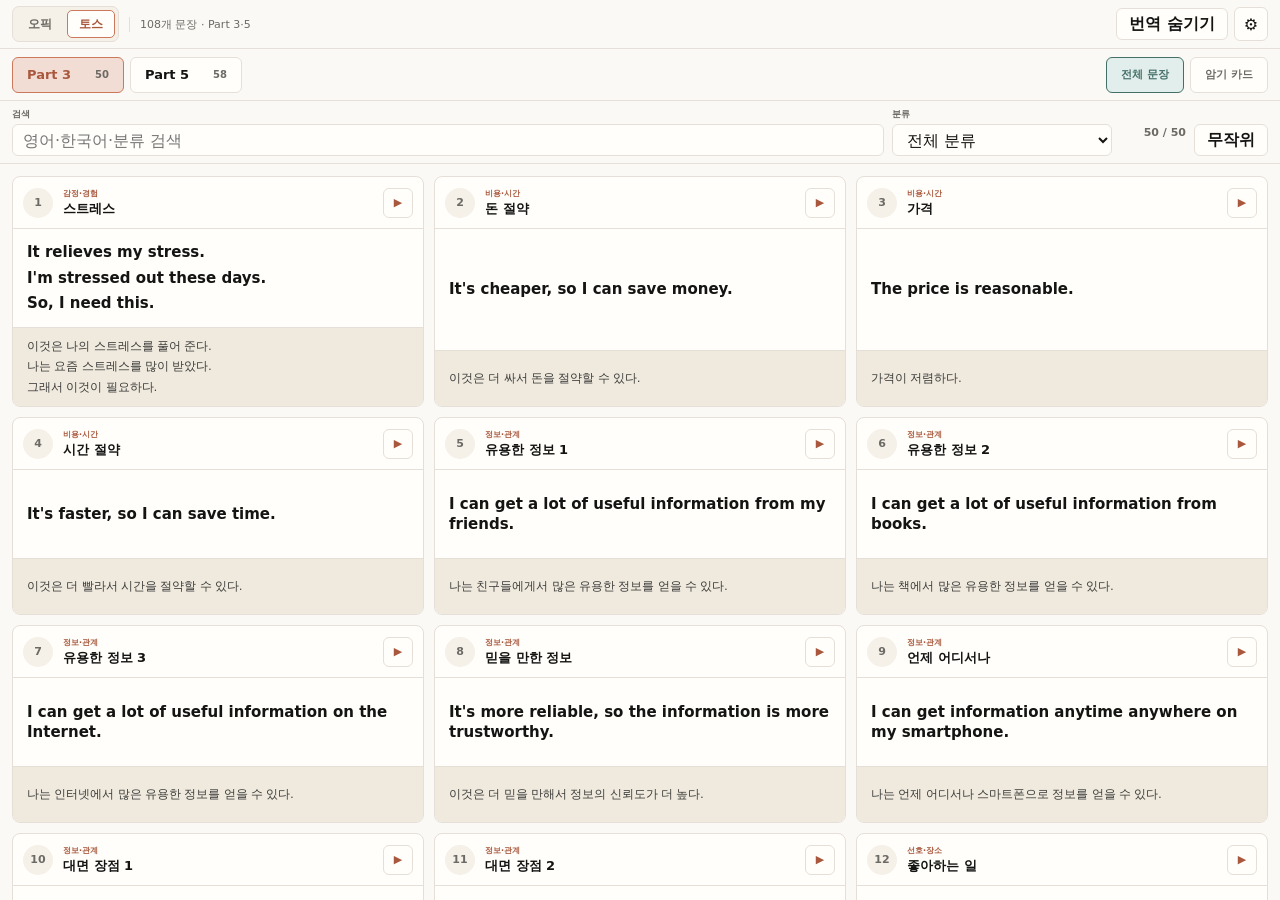
==== opic_obsidian/study-viewer/toss/index.html @ 16b8fc00 "Update OPIc study app" ====
<!doctype html>
<html lang="ko">
  <head>
    <meta charset="utf-8" />
    <meta name="viewport" content="width=device-width, initial-scale=1, viewport-fit=cover" />
    <meta name="theme-color" content="#faf9f5" />
    <meta name="mobile-web-app-capable" content="yes" />
    <meta name="apple-mobile-web-app-capable" content="yes" />
    <meta name="apple-mobile-web-app-status-bar-style" content="default" />
    <meta name="format-detection" content="telephone=no" />
    <title>TOEIC Speaking Practice</title>
    <link rel="manifest" href="../manifest.webmanifest" />
    <link rel="apple-touch-icon" sizes="180x180" href="../icons/apple-touch-icon.png" />
    <link rel="icon" type="image/png" sizes="192x192" href="../icons/icon-192.png" />
    <link rel="stylesheet" href="./styles.css" />
  </head>
  <body>
    <main class="toss-shell">
      <header class="app-header">
        <div class="header-primary">
          <nav class="exam-switch" aria-label="시험 선택">
            <a href="../compact.html" title="오픽 학습">오픽</a>
            <a class="is-active" href="./index.html" aria-current="page" title="토익스피킹 학습">토스</a>
          </nav>
          <p id="appStats" class="app-stats">불러오는 중...</p>
        </div>

        <div class="header-actions">
          <button id="toggleTranslationsBtn" class="secondary-button" type="button" aria-pressed="true">
            번역 숨기기
          </button>
          <button
            id="settingsToggleBtn"
            class="secondary-button icon-button"
            type="button"
            aria-label="음성 설정"
            aria-controls="settingsPanel"
            aria-expanded="false"
            title="음성 설정"
          >⚙</button>
        </div>

        <section id="settingsPanel" class="settings-panel" aria-label="음성 설정" hidden>
          <label class="setting-control">
            <span>속도 <output id="rateValue">0.90x</output></span>
            <input id="rateInput" type="range" min="0.6" max="1.3" step="0.05" value="0.9" />
          </label>
          <label class="setting-control">
            <span>음량 <output id="volumeValue">100%</output></span>
            <input id="volumeInput" type="range" min="0" max="1" step="0.05" value="1" />
          </label>
          <label class="setting-control setting-voice">
            <span>영어 음성</span>
            <select id="voiceSelect"></select>
          </label>
        </section>
      </header>

      <section class="study-nav">
        <div id="partTabs" class="part-tabs" role="tablist" aria-label="토익스피킹 파트"></div>
        <div class="view-tabs" role="tablist" aria-label="학습 방식">
          <button type="button" role="tab" data-view="list" aria-selected="true">전체 문장</button>
          <button type="button" role="tab" data-view="memorize" aria-selected="false">암기 카드</button>
          <button id="referenceTabBtn" type="button" role="tab" data-view="reference" aria-selected="false">참고 표현</button>
        </div>
      </section>

      <section id="filterBar" class="filter-bar">
        <label class="search-field">
          <span>검색</span>
          <input id="searchInput" type="search" placeholder="영어·한국어·분류 검색" autocomplete="off" />
        </label>
        <label class="section-filter">
          <span>분류</span>
          <select id="sectionSelect"></select>
        </label>
        <p id="resultCount" class="result-count"></p>
        <button id="randomBtn" class="secondary-button" type="button">무작위</button>
      </section>

      <section class="content-area">
        <section id="listView" class="list-view" aria-live="polite">
          <div id="sentenceGrid" class="sentence-grid"></div>
          <p id="emptyState" class="empty-state" hidden>검색 결과가 없습니다.</p>
        </section>

        <section id="memorizeView" class="memorize-view" hidden>
          <article id="memoryCard" class="memory-card">
            <header class="memory-header">
              <div>
                <span id="memoryNumber" class="entry-number"></span>
                <strong id="memoryLabel"></strong>
              </div>
              <span id="memorySection" class="section-name"></span>
            </header>
            <div id="memoryEnglish" class="memory-english" role="button" tabindex="0" aria-label="영어 문장 듣기"></div>
            <div id="memoryKorean" class="memory-korean"></div>
            <footer class="memory-actions">
              <button id="previousBtn" class="secondary-button icon-step" type="button" aria-label="이전 문장" title="이전 문장">←</button>
              <button id="playMemoryBtn" class="primary-button" type="button">▶ 듣기</button>
              <button id="randomMemoryBtn" class="secondary-button" type="button">무작위</button>
              <button id="nextBtn" class="secondary-button icon-step" type="button" aria-label="다음 문장" title="다음 문장">→</button>
            </footer>
            <div class="memory-progress" aria-hidden="true"><i id="memoryProgress"></i></div>
            <p id="memoryPosition" class="memory-position"></p>
          </article>
        </section>

        <section id="referenceView" class="reference-view" hidden>
          <div id="referenceSets" class="reference-grid"></div>
          <article id="comparisonCard" class="comparison-card"></article>
        </section>
      </section>
    </main>

    <div id="statusToast" class="status-toast" role="status" aria-live="polite" hidden></div>

    <script>
      (() => {
        const requestedVersion = new URLSearchParams(window.location.search).get("v");
        const assetVersion =
          window.location.protocol === "file:" ? "" : requestedVersion || String(Date.now());
        const suffix = assetVersion ? `?v=${encodeURIComponent(assetVersion)}` : "";
        const dataScript = document.createElement("script");
        dataScript.src = `./data.js${suffix}`;
        dataScript.addEventListener("load", () => {
          const appScript = document.createElement("script");
          appScript.src = `./app.js${suffix}`;
          document.body.append(appScript);
        }, { once: true });
        document.body.append(dataScript);
      })();
    </script>
  </body>
</html>
---- opic_obsidian/study-viewer/toss/styles.css ----
:root {
  color-scheme: light;
  --canvas: #faf9f5;
  --panel: #fffefa;
  --panel-subtle: #f5f0e8;
  --surface-muted: #efe9de;
  --text: #141413;
  --body: #3d3d3a;
  --muted: #6c6a64;
  --border: #e6dfd8;
  --border-strong: #d8cfc5;
  --accent: #cc785c;
  --accent-dark: #a9583e;
  --accent-soft: #f2ddd4;
  --sage: #436f68;
  --sage-soft: #e2eeeb;
  --danger: #b64a43;
  --white: #ffffff;
  --font-korean: "Noto Sans KR", "Malgun Gothic", sans-serif;
}

* {
  box-sizing: border-box;
}

[hidden] {
  display: none !important;
}

html,
body {
  width: 100%;
  height: 100%;
}

html {
  background: var(--canvas);
}

body {
  margin: 0;
  overflow: hidden;
  background: var(--canvas);
  color: var(--text);
  font-family:
    StyreneB, Inter, "Segoe UI", system-ui, -apple-system, BlinkMacSystemFont, "Apple SD Gothic Neo",
    "Malgun Gothic", sans-serif;
}

button,
input,
select {
  font: inherit;
}

button,
a {
  -webkit-tap-highlight-color: transparent;
}

button {
  cursor: pointer;
  touch-action: manipulation;
}

button:disabled {
  cursor: default;
  opacity: 0.4;
}

.toss-shell {
  display: grid;
  grid-template-rows: auto auto auto minmax(0, 1fr);
  min-height: 100vh;
  height: 100vh;
  min-height: 100dvh;
  height: 100dvh;
}

.app-header,
.study-nav,
.filter-bar {
  border-bottom: 1px solid var(--border);
  background: rgba(250, 249, 245, 0.98);
}

.app-header {
  position: relative;
  z-index: 20;
  display: flex;
  min-height: 48px;
  align-items: center;
  justify-content: space-between;
  padding: max(6px, env(safe-area-inset-top)) max(12px, env(safe-area-inset-right)) 6px max(12px, env(safe-area-inset-left));
}

.header-primary,
.header-actions,
.exam-switch,
.part-tabs,
.view-tabs,
.memory-header > div,
.memory-actions {
  display: flex;
  align-items: center;
}

.header-primary {
  min-width: 0;
  gap: 10px;
}

.exam-switch {
  flex: 0 0 auto;
  gap: 3px;
  padding: 3px;
  border: 1px solid var(--border);
  border-radius: 7px;
  background: var(--panel-subtle);
}

.exam-switch a {
  display: inline-grid;
  min-width: 48px;
  min-height: 28px;
  padding: 0 10px;
  border: 1px solid transparent;
  border-radius: 5px;
  place-items: center;
  color: var(--muted);
  font-size: 12px;
  font-weight: 750;
  text-decoration: none;
}

.exam-switch a:hover {
  color: var(--text);
}

.exam-switch a.is-active {
  border-color: var(--accent);
  background: var(--panel);
  color: var(--accent-dark);
}

.app-stats {
  margin: 0;
  padding-left: 10px;
  overflow: hidden;
  border-left: 1px solid var(--border);
  color: var(--muted);
  font-size: 11px;
  text-overflow: ellipsis;
  white-space: nowrap;
}

.header-actions {
  flex: 0 0 auto;
  gap: 6px;
}

.secondary-button,
.primary-button,
.icon-button,
.part-tabs button,
.view-tabs button,
.play-icon,
.reference-items button,
.formula-expressions button {
  border: 1px solid var(--border);
  border-radius: 6px;
  background: var(--panel);
  color: var(--text);
  font-weight: 700;
}

.secondary-button,
.primary-button {
  min-height: 32px;
  padding: 0 12px;
  white-space: nowrap;
}

.primary-button {
  border-color: var(--accent);
  background: var(--accent);
  color: var(--white);
}

.secondary-button:hover,
.icon-button:hover,
.part-tabs button:hover,
.view-tabs button:hover {
  border-color: var(--border-strong);
  background: var(--panel-subtle);
}

.primary-button:hover {
  border-color: var(--accent-dark);
  background: var(--accent-dark);
}

.icon-button {
  width: 34px;
  min-height: 34px;
  padding: 0;
  font-size: 16px;
}

.settings-panel {
  position: absolute;
  top: calc(100% + 6px);
  right: max(12px, env(safe-area-inset-right));
  z-index: 30;
  display: grid;
  width: min(620px, calc(100vw - 24px));
  grid-template-columns: minmax(130px, 0.7fr) minmax(130px, 0.7fr) minmax(220px, 1.2fr);
  gap: 12px;
  padding: 12px;
  border: 1px solid var(--border);
  border-radius: 8px;
  background: var(--panel);
  box-shadow: 0 6px 18px rgba(20, 20, 19, 0.12);
}

.setting-control {
  display: grid;
  min-width: 0;
  gap: 5px;
  color: var(--muted);
  font-size: 10px;
  font-weight: 700;
}

.setting-control > span {
  display: flex;
  justify-content: space-between;
}

.setting-control input,
.setting-control select {
  width: 100%;
  accent-color: var(--accent);
}

.setting-control select {
  min-height: 30px;
  padding: 0 8px;
  border: 1px solid var(--border);
  border-radius: 5px;
  background: var(--panel);
  color: var(--text);
}

.study-nav {
  display: flex;
  min-height: 52px;
  align-items: center;
  justify-content: space-between;
  gap: 16px;
  padding: 7px 12px;
}

.part-tabs,
.view-tabs {
  gap: 6px;
}

.part-tabs button,
.view-tabs button {
  min-height: 36px;
  padding: 0 14px;
}

.part-tabs button {
  display: flex;
  min-width: 112px;
  align-items: center;
  justify-content: space-between;
  gap: 14px;
}

.part-tabs button strong {
  font-size: 13px;
}

.part-tabs button span {
  color: var(--muted);
  font-size: 10px;
}

.part-tabs button[aria-selected="true"] {
  border-color: var(--accent);
  background: var(--accent-soft);
  color: var(--accent-dark);
}

.view-tabs button {
  color: var(--muted);
  font-size: 11px;
}

.view-tabs button[aria-selected="true"] {
  border-color: var(--sage);
  background: var(--sage-soft);
  color: var(--sage);
}

.filter-bar {
  display: grid;
  min-height: 52px;
  grid-template-columns: minmax(240px, 1fr) minmax(150px, 220px) auto auto;
  gap: 8px;
  align-items: end;
  padding: 7px 12px;
}

.search-field,
.section-filter {
  display: grid;
  min-width: 0;
  gap: 3px;
}

.search-field span,
.section-filter span {
  color: var(--muted);
  font-size: 9px;
  font-weight: 750;
}

.search-field input,
.section-filter select {
  width: 100%;
  min-height: 32px;
  padding: 0 10px;
  border: 1px solid var(--border);
  border-radius: 6px;
  outline: 0;
  background: var(--panel);
  color: var(--text);
}

.search-field input:focus,
.section-filter select:focus {
  border-color: var(--accent);
  box-shadow: 0 0 0 2px var(--accent-soft);
}

.result-count {
  min-width: 66px;
  margin: 0;
  align-self: center;
  color: var(--muted);
  font-size: 11px;
  font-weight: 700;
  text-align: right;
}

.content-area {
  min-width: 0;
  min-height: 0;
  overflow: hidden;
}

.list-view,
.memorize-view,
.reference-view {
  width: 100%;
  height: 100%;
  overflow: auto;
  overscroll-behavior: contain;
}

.list-view {
  padding: 12px;
}

.sentence-grid {
  display: grid;
  grid-template-columns: repeat(3, minmax(0, 1fr));
  gap: 10px;
  align-items: stretch;
}

.sentence-card {
  display: grid;
  min-width: 0;
  grid-template-rows: auto 1fr auto;
  overflow: hidden;
  border: 1px solid var(--border);
  border-radius: 8px;
  background: var(--panel);
}

.sentence-card > header {
  display: grid;
  min-height: 52px;
  grid-template-columns: 32px minmax(0, 1fr) 30px;
  gap: 8px;
  align-items: center;
  padding: 8px 10px;
  border-bottom: 1px solid var(--border);
}

.entry-number {
  display: inline-grid;
  width: 30px;
  height: 30px;
  border-radius: 50%;
  place-items: center;
  background: var(--panel-subtle);
  color: var(--muted);
  font-size: 11px;
  font-weight: 800;
}

.sentence-card header small,
.reference-card header small,
.comparison-card header small {
  display: block;
  overflow: hidden;
  color: var(--accent-dark);
  font-size: 8px;
  font-weight: 800;
  text-overflow: ellipsis;
  text-transform: uppercase;
  white-space: nowrap;
}

.sentence-card h2,
.reference-card h2,
.comparison-card h2 {
  margin: 2px 0 0;
  overflow: hidden;
  font-size: 13px;
  font-weight: 750;
  line-height: 1.2;
  text-overflow: ellipsis;
  white-space: nowrap;
}

.play-icon {
  width: 30px;
  min-height: 30px;
  padding: 0;
  color: var(--accent-dark);
  font-size: 11px;
}

.play-icon.is-playing,
.english-block.is-playing,
.memory-english.is-playing,
[data-speak-text].is-playing {
  border-color: var(--accent);
  background: var(--accent-soft);
  color: var(--accent-dark);
}

.english-block {
  display: grid;
  min-height: 88px;
  align-content: center;
  gap: 5px;
  padding: 13px 14px;
  outline: 0;
  cursor: pointer;
  user-select: text;
}

.english-block:focus-visible {
  box-shadow: inset 0 0 0 2px var(--accent);
}

.english-block p,
.korean-block p,
.memory-english p,
.memory-korean p {
  margin: 0;
}

.english-block p {
  font-size: 15px;
  font-weight: 700;
  line-height: 1.38;
}

.korean-block {
  display: grid;
  min-height: 56px;
  align-content: center;
  gap: 3px;
  padding: 10px 14px;
  border-top: 1px solid var(--border);
  background: var(--surface-muted);
  color: var(--body);
  font-family: var(--font-korean);
  font-size: 12px;
  line-height: 1.45;
}

.translations-hidden .korean-block,
.translations-hidden .memory-korean {
  display: none;
}

.empty-state {
  margin: 80px 0;
  color: var(--muted);
  text-align: center;
}

.memorize-view {
  display: grid;
  padding: 24px;
  place-items: center;
}

.memory-card {
  width: min(860px, 100%);
  overflow: hidden;
  border: 1px solid var(--border-strong);
  border-radius: 8px;
  background: var(--panel);
  box-shadow: 0 8px 24px rgba(20, 20, 19, 0.08);
}

.memory-header {
  display: flex;
  min-height: 58px;
  align-items: center;
  justify-content: space-between;
  gap: 12px;
  padding: 10px 16px;
  border-bottom: 1px solid var(--border);
}

.memory-header > div {
  gap: 10px;
}

.memory-header strong {
  font-size: 16px;
}

.section-name {
  padding: 5px 8px;
  border-radius: 5px;
  background: var(--sage-soft);
  color: var(--sage);
  font-size: 10px;
  font-weight: 800;
}

.memory-english {
  display: grid;
  min-height: 220px;
  align-content: center;
  gap: 12px;
  padding: 34px 44px;
  outline: 0;
  cursor: pointer;
  font-size: 28px;
  font-weight: 750;
  line-height: 1.35;
  text-align: center;
  user-select: text;
}

.memory-english:focus-visible {
  box-shadow: inset 0 0 0 2px var(--accent);
}

.memory-korean {
  display: grid;
  min-height: 86px;
  align-content: center;
  gap: 5px;
  padding: 18px 40px;
  border-top: 1px solid var(--border);
  background: var(--surface-muted);
  color: var(--body);
  font-family: var(--font-korean);
  font-size: 17px;
  line-height: 1.5;
  text-align: center;
}

.memory-actions {
  justify-content: center;
  gap: 8px;
  padding: 14px 16px;
  border-top: 1px solid var(--border);
}

.icon-step {
  min-width: 42px;
  padding: 0;
  font-size: 17px;
}

.memory-progress {
  height: 3px;
  background: var(--surface-muted);
}

.memory-progress i {
  display: block;
  width: 0;
  height: 100%;
  background: var(--accent);
  transition: width 160ms ease;
}

.memory-position {
  margin: 0;
  padding: 7px 12px 9px;
  color: var(--muted);
  font-size: 10px;
  font-weight: 700;
  text-align: center;
}

.reference-view {
  padding: 12px;
}

.reference-grid {
  display: grid;
  grid-template-columns: repeat(3, minmax(0, 1fr));
  gap: 10px;
}

.reference-card,
.comparison-card {
  overflow: hidden;
  border: 1px solid var(--border);
  border-radius: 8px;
  background: var(--panel);
}

.reference-card > header,
.comparison-card > header {
  padding: 12px 14px;
  border-bottom: 1px solid var(--border);
}

.reference-items {
  display: grid;
  gap: 6px;
  padding: 10px;
}

.reference-items button {
  display: flex;
  min-height: 42px;
  align-items: center;
  justify-content: space-between;
  gap: 10px;
  padding: 7px 10px;
  text-align: left;
}

.reference-items button strong {
  font-size: 12px;
}

.reference-items button span {
  color: var(--muted);
  font-family: var(--font-korean);
  font-size: 11px;
}

.reference-examples {
  display: grid;
  gap: 6px;
  padding: 10px 14px 14px;
  border-top: 1px solid var(--border);
  background: var(--panel-subtle);
}

.reference-examples p,
.comparison-card li p {
  margin: 0;
  cursor: pointer;
  font-size: 12px;
  font-weight: 700;
  line-height: 1.45;
  user-select: text;
}

.comparison-card {
  margin-top: 10px;
}

.comparison-card ol {
  display: grid;
  grid-template-columns: repeat(4, minmax(0, 1fr));
  gap: 0;
  margin: 0;
  padding: 0;
  list-style: none;
}

.comparison-card li {
  display: grid;
  min-width: 0;
  grid-template-columns: 28px minmax(0, 1fr);
  gap: 8px;
  padding: 14px;
  border-right: 1px solid var(--border);
}

.comparison-card li:last-child {
  border-right: 0;
}

.comparison-card li > span {
  display: inline-grid;
  width: 28px;
  height: 28px;
  border-radius: 50%;
  place-items: center;
  background: var(--accent-soft);
  color: var(--accent-dark);
  font-size: 11px;
  font-weight: 800;
}

.comparison-card li small {
  display: block;
  margin-top: 6px;
  color: var(--muted);
  font-family: var(--font-korean);
  font-size: 10px;
  line-height: 1.4;
}

.formula-expressions {
  display: flex;
  gap: 6px;
  padding: 10px 14px;
  border-top: 1px solid var(--border);
  background: var(--sage-soft);
}

.formula-expressions button {
  min-height: 30px;
  padding: 0 10px;
  color: var(--sage);
  font-size: 11px;
}

.status-toast {
  position: fixed;
  right: max(14px, env(safe-area-inset-right));
  bottom: max(14px, env(safe-area-inset-bottom));
  z-index: 80;
  max-width: min(360px, calc(100vw - 28px));
  padding: 10px 13px;
  border: 1px solid var(--accent-dark);
  border-radius: 7px;
  background: var(--accent);
  color: var(--white);
  font-size: 12px;
  font-weight: 700;
}

.load-error {
  display: grid;
  min-height: 100vh;
  padding: 24px;
  place-content: center;
  text-align: center;
}

@media (max-width: 1100px) {
  .sentence-grid {
    grid-template-columns: repeat(2, minmax(0, 1fr));
  }

  .comparison-card ol {
    grid-template-columns: repeat(2, minmax(0, 1fr));
  }

  .comparison-card li:nth-child(2) {
    border-right: 0;
  }

  .comparison-card li:nth-child(-n + 2) {
    border-bottom: 1px solid var(--border);
  }
}

@media (max-width: 760px) {
  .settings-panel {
    grid-template-columns: 1fr 1fr;
  }

  .setting-voice {
    grid-column: 1 / -1;
  }

  .study-nav {
    overflow-x: auto;
    justify-content: flex-start;
    scrollbar-width: none;
  }

  .study-nav::-webkit-scrollbar {
    display: none;
  }

  .part-tabs,
  .view-tabs {
    flex: 0 0 auto;
  }

  .reference-grid {
    grid-template-columns: 1fr;
  }
}

@media (max-width: 600px) {
  .app-header {
    min-height: 44px;
    padding-right: max(8px, env(safe-area-inset-right));
    padding-left: max(8px, env(safe-area-inset-left));
  }

  .app-stats {
    display: none;
  }

  .exam-switch a {
    min-width: 42px;
    min-height: 26px;
    padding: 0 7px;
    font-size: 11px;
  }

  .secondary-button,
  .primary-button {
    min-height: 30px;
    padding: 0 9px;
    font-size: 10.5px;
  }

  .icon-button {
    width: 30px;
    min-height: 30px;
  }

  .settings-panel {
    right: max(8px, env(safe-area-inset-right));
    width: calc(100vw - 16px);
  }

  .study-nav {
    min-height: 46px;
    gap: 10px;
    padding: 5px 8px;
  }

  .part-tabs button,
  .view-tabs button {
    min-height: 34px;
    padding: 0 10px;
  }

  .part-tabs button {
    min-width: 92px;
  }

  .filter-bar {
    min-height: 50px;
    grid-template-columns: minmax(0, 1fr) 108px auto;
    gap: 5px;
    padding: 5px 8px;
  }

  .search-field span,
  .section-filter span,
  .result-count {
    display: none;
  }

  .search-field input,
  .section-filter select {
    min-height: 32px;
    font-size: 11px;
  }

  .list-view,
  .reference-view {
    padding: 8px;
  }

  .sentence-grid {
    grid-template-columns: 1fr;
    gap: 8px;
  }

  .sentence-card > header {
    min-height: 48px;
  }

  .english-block {
    min-height: 76px;
    padding: 12px 13px;
  }

  .english-block p {
    font-size: 14px;
  }

  .memorize-view {
    display: block;
    padding: 12px 8px max(12px, env(safe-area-inset-bottom));
  }

  .memory-card {
    display: grid;
    min-height: calc(100% - 2px);
    grid-template-rows: auto minmax(230px, 1fr) auto auto auto;
  }

  .memory-header {
    min-height: 52px;
    padding: 8px 12px;
  }

  .memory-english {
    min-height: 230px;
    padding: 28px 18px;
    font-size: 22px;
  }

  .memory-korean {
    min-height: 90px;
    padding: 17px 18px;
    font-size: 15px;
  }

  .memory-actions {
    flex-wrap: wrap;
    padding: 12px 8px;
  }

  .comparison-card ol {
    grid-template-columns: 1fr;
  }

  .comparison-card li,
  .comparison-card li:nth-child(2) {
    border-right: 0;
    border-bottom: 1px solid var(--border);
  }

  .comparison-card li:last-child {
    border-bottom: 0;
  }

  .formula-expressions {
    flex-wrap: wrap;
  }
}

@media (max-width: 380px) {
  .header-actions {
    gap: 3px;
  }

  #toggleTranslationsBtn {
    padding: 0 7px;
  }

  .filter-bar {
    grid-template-columns: minmax(0, 1fr) 98px 52px;
  }
}
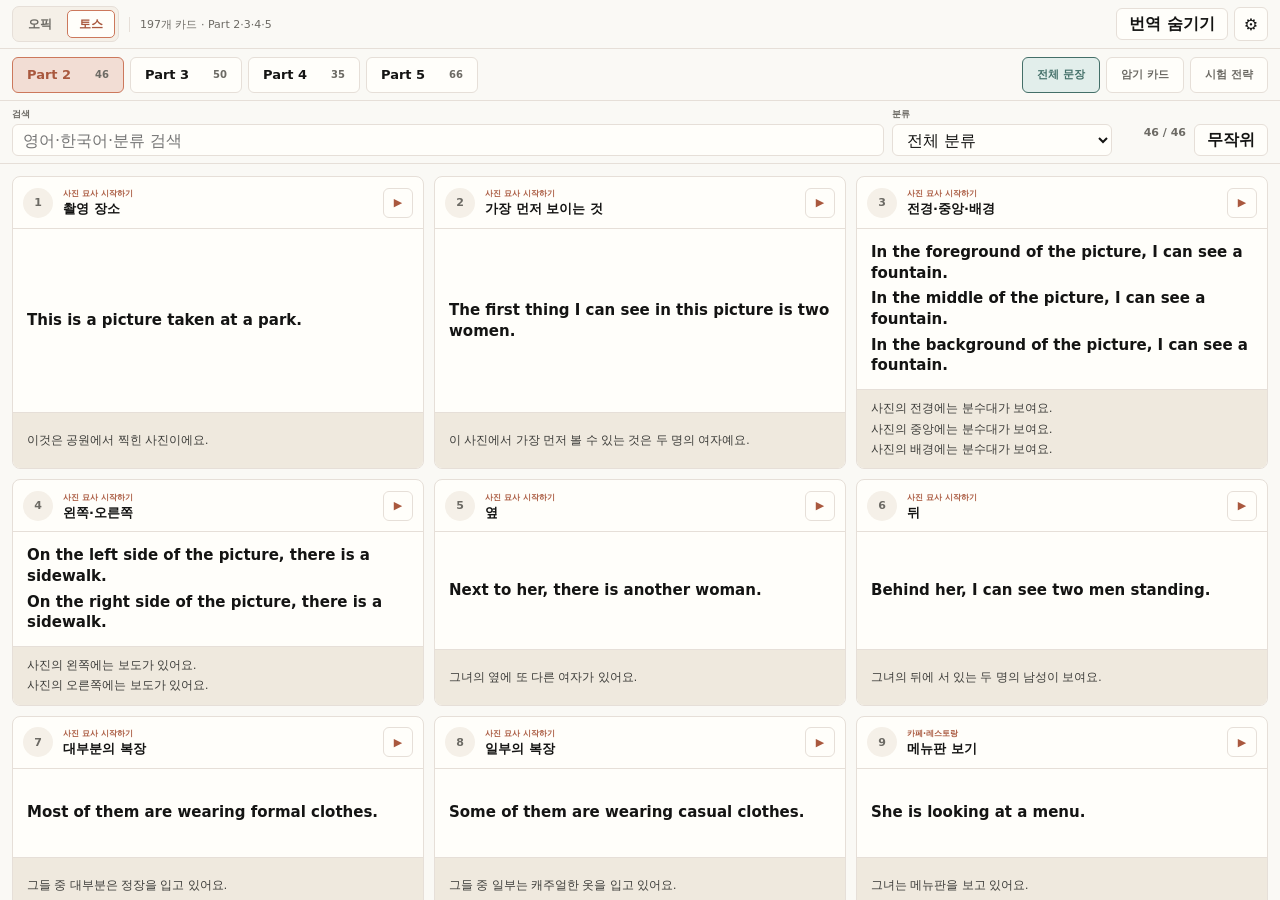
==== commit ec7be221: "Update OPIc study app" ====
--- a/opic_obsidian/study-viewer/toss/index.html
+++ b/opic_obsidian/study-viewer/toss/index.html
@@ -56,12 +56,13 @@
         </section>
       </header>
 
-      <section class="study-nav">
+      <section id="studyNav" class="study-nav">
         <div id="partTabs" class="part-tabs" role="tablist" aria-label="토익스피킹 파트"></div>
         <div class="view-tabs" role="tablist" aria-label="학습 방식">
           <button type="button" role="tab" data-view="list" aria-selected="true">전체 문장</button>
           <button type="button" role="tab" data-view="memorize" aria-selected="false">암기 카드</button>
           <button id="referenceTabBtn" type="button" role="tab" data-view="reference" aria-selected="false">참고 표현</button>
+          <button id="strategyTabBtn" type="button" role="tab" data-view="strategy" aria-selected="false">시험 전략</button>
         </div>
       </section>
 
@@ -110,6 +111,13 @@
           <div id="referenceSets" class="reference-grid"></div>
           <article id="comparisonCard" class="comparison-card"></article>
         </section>
+
+        <section id="strategyView" class="strategy-view" hidden>
+          <nav class="strategy-section-nav" aria-label="시험 전략 구역">
+            <div id="strategyTabs" class="strategy-tabs" role="tablist"></div>
+          </nav>
+          <article id="strategyContent" class="strategy-content" aria-live="polite"></article>
+        </section>
       </section>
     </main>
 
--- a/opic_obsidian/study-viewer/toss/styles.css
+++ b/opic_obsidian/study-viewer/toss/styles.css
@@ -365,7 +365,8 @@
 
 .list-view,
 .memorize-view,
-.reference-view {
+.reference-view,
+.strategy-view {
   width: 100%;
   height: 100%;
   overflow: auto;
@@ -451,7 +452,8 @@
 .play-icon.is-playing,
 .english-block.is-playing,
 .memory-english.is-playing,
-[data-speak-text].is-playing {
+[data-speak-text].is-playing,
+[data-strategy-speak].is-playing {
   border-color: var(--accent);
   background: var(--accent-soft);
   color: var(--accent-dark);
@@ -749,6 +751,465 @@
   padding: 0 10px;
   color: var(--sage);
   font-size: 11px;
+}
+
+.study-nav.is-strategy-mode {
+  justify-content: flex-end;
+}
+
+.strategy-view {
+  background: var(--canvas);
+}
+
+.strategy-section-nav {
+  position: sticky;
+  top: 0;
+  z-index: 10;
+  padding: 8px 12px;
+  border-bottom: 1px solid var(--border);
+  background: rgba(250, 249, 245, 0.97);
+  backdrop-filter: blur(8px);
+}
+
+.strategy-tabs {
+  display: grid;
+  grid-template-columns: repeat(7, minmax(0, 1fr));
+  gap: 6px;
+  width: min(1320px, 100%);
+  margin: 0 auto;
+}
+
+.strategy-tabs button,
+.strategy-template-actions button {
+  border: 1px solid var(--border);
+  border-radius: 6px;
+  background: var(--panel);
+  color: var(--muted);
+  font-weight: 750;
+}
+
+.strategy-tabs button {
+  min-width: 0;
+  min-height: 34px;
+  padding: 0 8px;
+  overflow: hidden;
+  font-size: 11px;
+  text-overflow: ellipsis;
+  white-space: nowrap;
+}
+
+.strategy-tabs button:hover,
+.strategy-template-actions button:hover {
+  border-color: var(--border-strong);
+  background: var(--panel-subtle);
+  color: var(--text);
+}
+
+.strategy-tabs button[aria-selected="true"] {
+  border-color: var(--accent);
+  background: var(--accent-soft);
+  color: var(--accent-dark);
+}
+
+.strategy-content {
+  width: min(1320px, 100%);
+  margin: 0 auto;
+  padding: 18px 20px max(28px, env(safe-area-inset-bottom));
+}
+
+.strategy-heading {
+  padding: 2px 0 16px;
+}
+
+.strategy-title-line {
+  display: flex;
+  align-items: center;
+  justify-content: space-between;
+  gap: 12px;
+}
+
+.strategy-kicker,
+.strategy-target,
+.strategy-block-heading > span {
+  color: var(--accent-dark);
+  font-size: 9px;
+  font-weight: 850;
+  letter-spacing: 0;
+}
+
+.strategy-target {
+  padding: 4px 7px;
+  border-radius: 5px;
+  background: var(--sage-soft);
+  color: var(--sage);
+}
+
+.strategy-heading h1 {
+  margin: 5px 0 4px;
+  font-size: clamp(21px, 2.2vw, 30px);
+  line-height: 1.25;
+}
+
+.strategy-heading > p {
+  max-width: 850px;
+  margin: 0;
+  color: var(--body);
+  font-family: var(--font-korean);
+  font-size: 13px;
+  line-height: 1.55;
+}
+
+.strategy-facts {
+  display: grid;
+  grid-template-columns: repeat(4, minmax(0, 1fr));
+  gap: 8px;
+  padding: 0 0 16px;
+}
+
+.strategy-fact {
+  display: flex;
+  min-width: 0;
+  min-height: 48px;
+  align-items: center;
+  justify-content: space-between;
+  gap: 10px;
+  padding: 8px 11px;
+  border: 1px solid var(--border);
+  border-radius: 7px;
+  background: var(--panel);
+}
+
+.strategy-fact span {
+  color: var(--muted);
+  font-family: var(--font-korean);
+  font-size: 10px;
+  font-weight: 700;
+}
+
+.strategy-fact strong {
+  min-width: 0;
+  overflow-wrap: anywhere;
+  color: var(--sage);
+  font-size: 12px;
+  text-align: right;
+}
+
+.strategy-block {
+  min-width: 0;
+  padding: 16px 0;
+  border-top: 1px solid var(--border);
+}
+
+.strategy-block-heading {
+  margin-bottom: 10px;
+}
+
+.strategy-block-heading h2 {
+  margin: 3px 0 0;
+  font-size: 16px;
+  line-height: 1.3;
+}
+
+.strategy-timing-table {
+  overflow: hidden;
+  border: 1px solid var(--border);
+  border-radius: 7px;
+  background: var(--panel);
+}
+
+.strategy-timing-row {
+  display: grid;
+  grid-template-columns: 80px minmax(180px, 1fr) 170px 90px;
+  gap: 12px;
+  min-height: 38px;
+  align-items: center;
+  padding: 7px 12px;
+  border-top: 1px solid var(--border);
+  color: var(--body);
+  font-family: var(--font-korean);
+  font-size: 11px;
+}
+
+.strategy-timing-row:first-child {
+  border-top: 0;
+}
+
+.strategy-timing-row strong {
+  color: var(--accent-dark);
+  font-family: inherit;
+}
+
+.strategy-timing-head {
+  min-height: 30px;
+  background: var(--panel-subtle);
+  color: var(--muted);
+  font-size: 9px;
+  font-weight: 800;
+}
+
+.strategy-two-column {
+  display: grid;
+  grid-template-columns: repeat(2, minmax(0, 1fr));
+  column-gap: 28px;
+}
+
+.strategy-two-column > .strategy-flow-block:last-child:nth-child(odd) {
+  grid-column: 1 / -1;
+}
+
+.strategy-checklist ul,
+.strategy-warning ul {
+  display: grid;
+  gap: 7px;
+  margin: 0;
+  padding: 0;
+  list-style: none;
+}
+
+.strategy-checklist li {
+  position: relative;
+  padding-left: 18px;
+  color: var(--body);
+  font-family: var(--font-korean);
+  font-size: 12px;
+  line-height: 1.5;
+}
+
+.strategy-checklist li::before {
+  position: absolute;
+  top: 0.55em;
+  left: 2px;
+  width: 6px;
+  height: 6px;
+  border: 1px solid var(--sage);
+  border-radius: 50%;
+  content: "";
+}
+
+.strategy-flow {
+  display: grid;
+  grid-template-columns: repeat(auto-fit, minmax(165px, 1fr));
+  gap: 8px;
+  margin: 0;
+  padding: 0;
+  list-style: none;
+}
+
+.strategy-flow li {
+  display: grid;
+  min-width: 0;
+  grid-template-columns: 26px minmax(0, 1fr);
+  gap: 8px;
+  padding: 10px;
+  border: 1px solid var(--border);
+  border-radius: 7px;
+  background: var(--panel);
+}
+
+.strategy-flow li > span {
+  display: inline-grid;
+  width: 26px;
+  height: 26px;
+  border-radius: 50%;
+  place-items: center;
+  background: var(--accent-soft);
+  color: var(--accent-dark);
+  font-size: 9px;
+  font-weight: 850;
+}
+
+.strategy-flow strong {
+  display: block;
+  font-size: 11px;
+}
+
+.strategy-flow p {
+  margin: 3px 0 0;
+  color: var(--muted);
+  font-family: var(--font-korean);
+  font-size: 10.5px;
+  line-height: 1.45;
+}
+
+.strategy-template-grid {
+  display: grid;
+  grid-template-columns: repeat(auto-fit, minmax(360px, 1fr));
+  gap: 10px;
+}
+
+.strategy-template-card,
+.strategy-reason-card {
+  min-width: 0;
+  overflow: hidden;
+  border: 1px solid var(--border);
+  border-radius: 8px;
+  background: var(--panel);
+}
+
+.strategy-template-card > header,
+.strategy-reason-card > header {
+  display: flex;
+  min-height: 48px;
+  align-items: center;
+  justify-content: space-between;
+  gap: 12px;
+  padding: 8px 10px 8px 13px;
+  border-bottom: 1px solid var(--border);
+}
+
+.strategy-template-card header > div:first-child,
+.strategy-reason-card header > div:first-child {
+  min-width: 0;
+}
+
+.strategy-template-card header strong,
+.strategy-reason-card header strong {
+  display: block;
+  overflow-wrap: anywhere;
+  font-size: 12px;
+}
+
+.strategy-template-card header span,
+.strategy-reason-card header span {
+  display: block;
+  margin-top: 2px;
+  color: var(--muted);
+  font-family: var(--font-korean);
+  font-size: 9.5px;
+  line-height: 1.3;
+}
+
+.strategy-template-actions {
+  display: flex;
+  flex: 0 0 auto;
+  gap: 5px;
+}
+
+.strategy-template-actions button {
+  min-height: 28px;
+  padding: 0 8px;
+  font-size: 9.5px;
+}
+
+.strategy-template-english,
+.strategy-reason-english {
+  display: grid;
+  gap: 5px;
+  padding: 12px 14px;
+  outline: 0;
+  cursor: pointer;
+  user-select: text;
+}
+
+.strategy-template-english:focus-visible,
+.strategy-reason-english:focus-visible {
+  box-shadow: inset 0 0 0 2px var(--accent);
+}
+
+.strategy-template-english p,
+.strategy-template-korean p,
+.strategy-reason-english p {
+  margin: 0;
+}
+
+.strategy-template-english p,
+.strategy-reason-english p {
+  font-size: 12px;
+  font-weight: 700;
+  line-height: 1.45;
+}
+
+.strategy-template-korean {
+  display: grid;
+  gap: 4px;
+  padding: 10px 14px;
+  border-top: 1px solid var(--border);
+  background: var(--surface-muted);
+  color: var(--body);
+  font-family: var(--font-korean);
+  font-size: 10.5px;
+  line-height: 1.45;
+}
+
+.strategy-reason-grid {
+  display: grid;
+  grid-template-columns: repeat(3, minmax(0, 1fr));
+  gap: 10px;
+}
+
+.strategy-reason-korean {
+  margin: 0;
+  padding: 10px 14px;
+  border-top: 1px solid var(--border);
+  background: var(--sage-soft);
+  color: var(--sage);
+  font-family: var(--font-korean);
+  font-size: 10.5px;
+  font-weight: 650;
+  line-height: 1.45;
+}
+
+.strategy-warning {
+  display: grid;
+  grid-template-columns: 100px minmax(0, 1fr);
+  gap: 14px;
+  margin-top: 2px;
+  padding: 12px 14px;
+  border-left: 3px solid var(--accent);
+  border-radius: 0 6px 6px 0;
+  background: var(--accent-soft);
+}
+
+.strategy-warning > strong {
+  color: var(--accent-dark);
+  font-size: 11px;
+}
+
+.strategy-warning li {
+  color: var(--body);
+  font-family: var(--font-korean);
+  font-size: 10.5px;
+  line-height: 1.45;
+}
+
+.strategy-sources {
+  display: flex;
+  align-items: center;
+  justify-content: space-between;
+  gap: 16px;
+  margin-top: 16px;
+  padding-top: 12px;
+  border-top: 1px solid var(--border);
+  color: var(--muted);
+  font-family: var(--font-korean);
+}
+
+.strategy-sources p {
+  max-width: 860px;
+  margin: 0;
+  font-size: 9.5px;
+  line-height: 1.45;
+}
+
+.strategy-sources div {
+  display: flex;
+  flex: 0 0 auto;
+  gap: 6px;
+}
+
+.strategy-sources a {
+  padding: 5px 7px;
+  border: 1px solid var(--border);
+  border-radius: 5px;
+  background: var(--panel);
+  color: var(--sage);
+  font-size: 9.5px;
+  font-weight: 750;
+  text-decoration: none;
+}
+
+.strategy-sources a:hover {
+  border-color: var(--sage);
 }
 
 .status-toast {
@@ -790,6 +1251,10 @@
   .comparison-card li:nth-child(-n + 2) {
     border-bottom: 1px solid var(--border);
   }
+
+  .strategy-reason-grid {
+    grid-template-columns: repeat(2, minmax(0, 1fr));
+  }
 }
 
 @media (max-width: 760px) {
@@ -802,22 +1267,55 @@
   }
 
   .study-nav {
-    overflow-x: auto;
-    justify-content: flex-start;
-    scrollbar-width: none;
-  }
-
-  .study-nav::-webkit-scrollbar {
-    display: none;
+    display: grid;
+    grid-template-columns: minmax(0, 1fr);
+    gap: 5px;
+    overflow: visible;
   }
 
   .part-tabs,
   .view-tabs {
-    flex: 0 0 auto;
+    display: grid;
+    width: 100%;
+  }
+
+  .part-tabs {
+    grid-template-columns: repeat(4, minmax(0, 1fr));
+  }
+
+  .view-tabs {
+    grid-auto-columns: minmax(0, 1fr);
+    grid-auto-flow: column;
+  }
+
+  .part-tabs button,
+  .view-tabs button {
+    width: 100%;
+    min-width: 0;
+    justify-content: center;
+    gap: 5px;
   }
 
   .reference-grid {
     grid-template-columns: 1fr;
+  }
+
+  .strategy-two-column {
+    grid-template-columns: 1fr;
+  }
+
+  .strategy-two-column > .strategy-flow-block:last-child:nth-child(odd) {
+    grid-column: auto;
+  }
+
+  .strategy-template-grid,
+  .strategy-reason-grid {
+    grid-template-columns: 1fr;
+  }
+
+  .strategy-sources {
+    align-items: flex-start;
+    flex-direction: column;
   }
 }
 
@@ -869,7 +1367,7 @@
   }
 
   .part-tabs button {
-    min-width: 92px;
+    min-width: 0;
   }
 
   .filter-bar {
@@ -896,6 +1394,99 @@
     padding: 8px;
   }
 
+  .strategy-section-nav {
+    padding: 6px 8px;
+  }
+
+  .strategy-tabs {
+    grid-template-columns: repeat(4, minmax(0, 1fr));
+    gap: 5px;
+  }
+
+  .strategy-tabs button {
+    min-height: 31px;
+    padding: 0 5px;
+    font-size: 9.5px;
+  }
+
+  .strategy-content {
+    padding: 13px 12px max(22px, env(safe-area-inset-bottom));
+  }
+
+  .strategy-heading {
+    padding-bottom: 12px;
+  }
+
+  .strategy-heading h1 {
+    font-size: 20px;
+  }
+
+  .strategy-heading > p {
+    font-size: 11.5px;
+  }
+
+  .strategy-facts {
+    grid-template-columns: repeat(2, minmax(0, 1fr));
+    gap: 6px;
+    padding-bottom: 12px;
+  }
+
+  .strategy-fact {
+    min-height: 42px;
+  }
+
+  .strategy-timing-head {
+    display: none;
+  }
+
+  .strategy-timing-row {
+    grid-template-columns: 58px minmax(0, 1fr) minmax(0, 1fr);
+    gap: 4px 8px;
+    padding: 8px 10px;
+  }
+
+  .strategy-timing-row strong {
+    grid-row: 1 / 3;
+  }
+
+  .strategy-timing-row span:nth-child(2) {
+    grid-column: 2 / 4;
+  }
+
+  .strategy-timing-row span:nth-child(3)::before {
+    content: "준비 ";
+    color: var(--muted);
+    font-size: 8px;
+  }
+
+  .strategy-timing-row span:nth-child(4)::before {
+    content: "답변 ";
+    color: var(--muted);
+    font-size: 8px;
+  }
+
+  .strategy-flow {
+    grid-template-columns: 1fr;
+  }
+
+  .strategy-template-grid {
+    grid-template-columns: minmax(0, 1fr);
+  }
+
+  .strategy-template-card > header,
+  .strategy-reason-card > header {
+    align-items: flex-start;
+  }
+
+  .strategy-warning {
+    grid-template-columns: 1fr;
+    gap: 7px;
+  }
+
+  .strategy-sources div {
+    flex-wrap: wrap;
+  }
+
   .sentence-grid {
     grid-template-columns: 1fr;
     gap: 8px;
